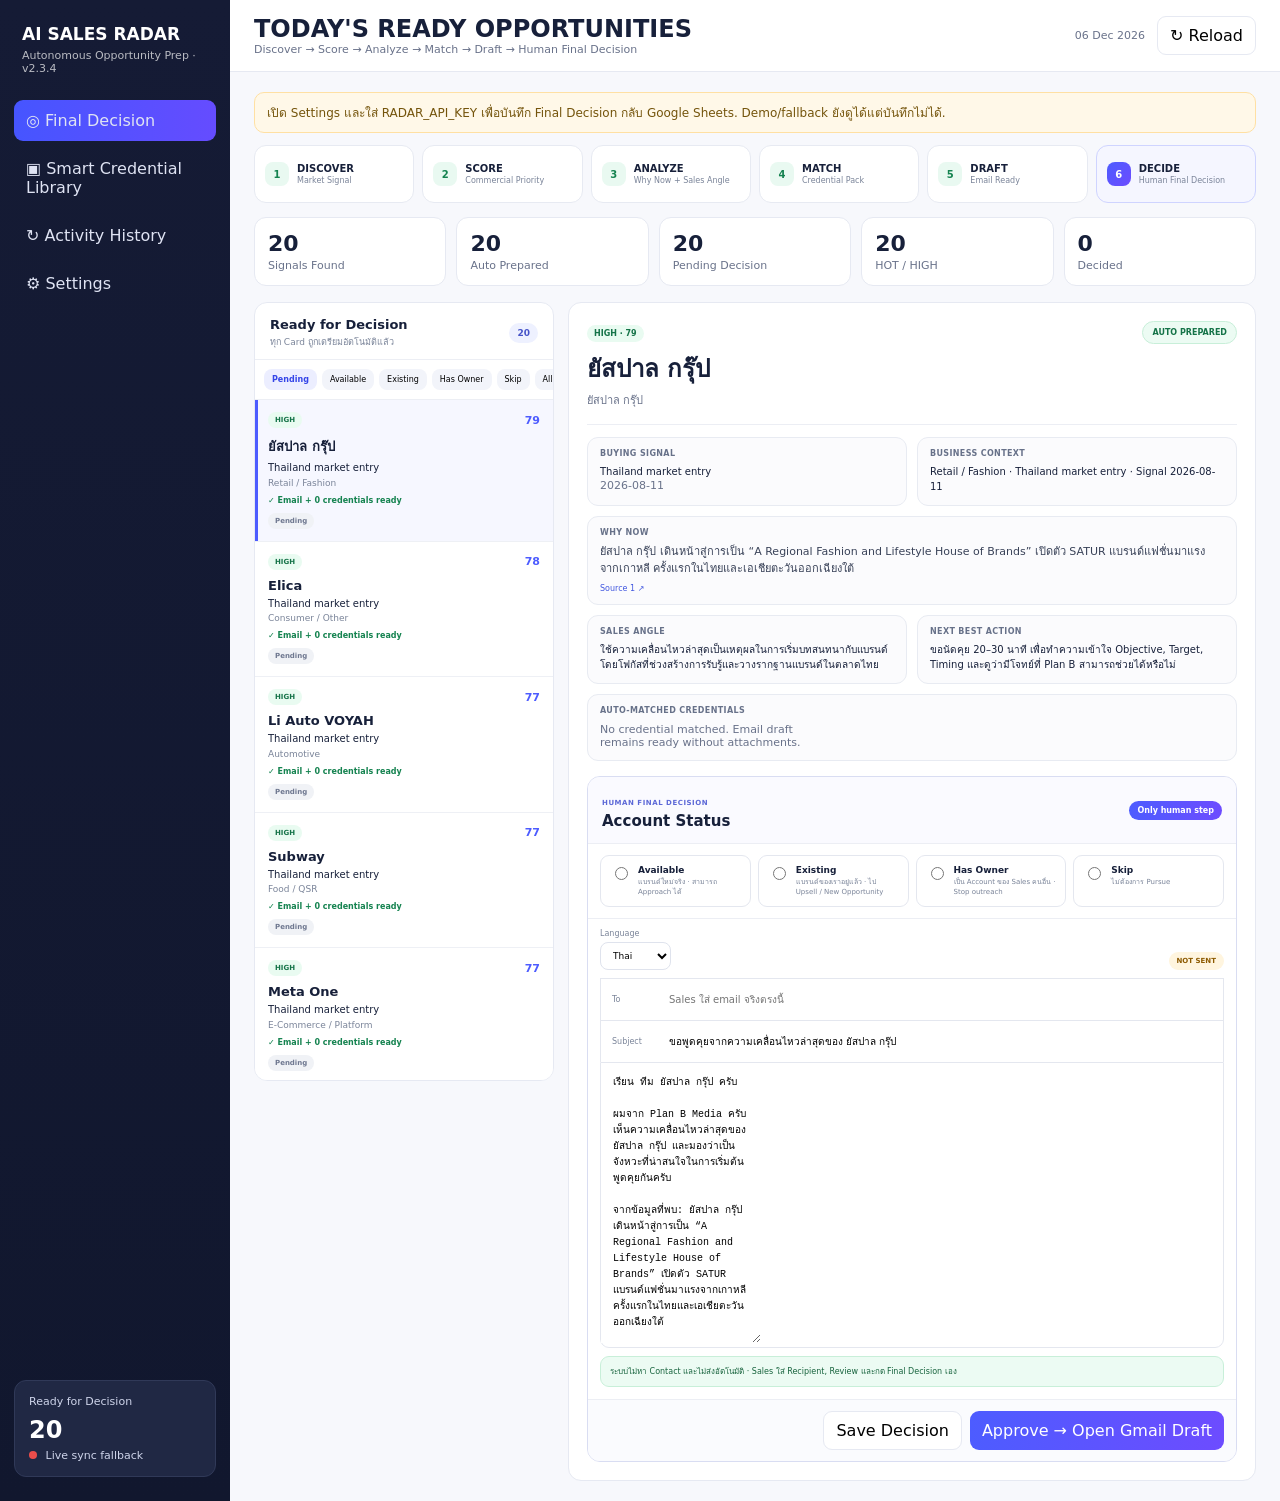
==== docs/index.html @ 8f3bf073 "chore: bump dashboard to v2.3.4" ====
<!doctype html>
<html lang="en">
<head>
  <meta charset="utf-8">
  <meta name="viewport" content="width=device-width,initial-scale=1">
  <title>AI Sales Radar — Final Decision</title>
  <link rel="stylesheet" href="style.css?v=2340">
</head>
<body>
  <div class="app">
    <aside class="sidebar">
      <div class="brand">
        <h1>AI SALES RADAR</h1>
        <p>Autonomous Opportunity Prep · v2.3.4</p>
      </div>
      <div class="nav" id="nav">
        <button class="active" data-view="decision">◎ Final Decision</button><button data-view="credentials">▣ Smart Credential Library</button>
        <button data-view="history">↻ Activity History</button>
        <button data-view="settings">⚙ Settings</button>
      </div>
      <div class="side-card">
        <div class="sub" style="color:#cfd5eb">Ready for Decision</div>
        <div class="big" id="sideReady">0</div>
        <div class="sub" style="color:#cfd5eb;margin-top:5px">
          <span id="syncDot" class="sync-dot"></span>
          <span id="syncLabel">Google Sheets not connected</span>
        </div>
      </div>
    </aside>
    <main>
      <header class="topbar">
        <div>
          <h2 id="title">TODAY'S READY OPPORTUNITIES</h2>
          <div class="subtitle" id="subtitle">AI prepares everything. Sales makes the final decision.</div>
        </div>
        <div class="spacer"></div>
        <div class="sub" id="today"></div>
        <button class="btn" id="reloadBtn">↻ Reload</button>
      </header>
      <div class="content" id="content"></div>
    </main>
  </div>
  <script src="app.js?v=2340"></script>
</body>
</html>
---- docs/style.css ----
:root{--ink:#17203a;--muted:#69728a;--line:#e6e9f2;--bg:#f7f8fc;--blue:#4d5cff;--purple:#6d4cff;--green:#18a966;--red:#eb4d4b}*{box-sizing:border-box}body{margin:0;font-family:Inter,system-ui,Segoe UI,Arial;color:var(--ink);background:var(--bg)}button,input,select{font:inherit}.app{display:grid;grid-template-columns:230px 1fr;min-height:100vh}.sidebar{background:linear-gradient(180deg,#151b35,#11172e);color:#fff;padding:24px 14px;display:flex;flex-direction:column;gap:20px}.brand{padding:0 8px}.brand h1{font-size:17px;margin:0}.brand p{font-size:11px;opacity:.7;margin:5px 0}.nav{display:grid;gap:7px}.nav button{border:0;background:transparent;color:#dfe3f3;text-align:left;padding:11px 12px;border-radius:9px;cursor:pointer}.nav button.active{background:linear-gradient(90deg,#4655ff,#654cff)}.side-card{margin-top:auto;background:#202844;border:1px solid #303958;border-radius:12px;padding:14px}.big{font-size:24px;font-weight:800;margin-top:8px}.topbar{height:72px;background:#fff;border-bottom:1px solid var(--line);display:flex;align-items:center;padding:0 24px;gap:12px;position:sticky;top:0;z-index:5}.topbar h2{font-size:24px;margin:0}.subtitle,.sub{font-size:11px;color:var(--muted)}.spacer{flex:1}.btn{border:1px solid var(--line);background:#fff;padding:9px 12px;border-radius:9px;cursor:pointer}.btn.primary{background:linear-gradient(90deg,var(--blue),var(--purple));border:0;color:#fff}.btn:disabled{opacity:.45}.content{padding:20px 24px}.metrics{display:grid;grid-template-columns:repeat(6,minmax(115px,1fr));gap:10px;margin-bottom:16px}.metric{background:#fff;border:1px solid var(--line);border-radius:12px;padding:13px}.metric .n{font-size:22px;font-weight:800}.metric .l{font-size:11px;color:var(--muted);margin-top:3px}.workspace{display:grid;grid-template-columns:minmax(0,1fr) 330px;gap:12px}.panel,.full-panel{background:#fff;border:1px solid var(--line);border-radius:13px;overflow:hidden}.full-panel{padding:18px}.filters{padding:11px;border-bottom:1px solid var(--line);display:flex;gap:7px;align-items:center;flex-wrap:wrap}.chip{border:0;background:#f2f4fa;padding:8px 10px;border-radius:8px;font-size:12px;cursor:pointer}.chip.active{background:#eceeff;color:#3445e8;font-weight:700}.table-wrap{overflow:auto}table{border-collapse:collapse;width:100%;font-size:12px}th{background:#fbfbfd;color:#576078;text-align:left;padding:10px;border-bottom:1px solid var(--line);white-space:nowrap}td{padding:10px;border-bottom:1px solid #eef0f5;vertical-align:top}tbody tr:hover,tbody tr.selected{background:#f6f7ff}.brand-name{font-weight:750}.status-select,input,select{border:1px solid #dfe3ed;background:#fff;border-radius:8px;padding:7px}.status-select{min-width:118px}.detail{padding:14px}.detail h3{margin:4px 0 0;font-size:20px}.badge,.priority{display:inline-block;font-size:10px;font-weight:800;padding:4px 7px;border-radius:20px;background:#e9fbf1;color:#158350}.detail-grid{display:grid;grid-template-columns:92px 1fr;gap:8px;margin-top:15px;font-size:12px}.k{color:var(--muted)}.v{font-weight:600}.section{border-top:1px solid var(--line);margin-top:14px;padding-top:13px}.link{color:#4157df;text-decoration:none}.notice{background:#fff8e8;border:1px solid #ffe0a3;color:#74540b;padding:10px 12px;border-radius:10px;margin-bottom:12px;font-size:12px}.notice.good{background:#ecfbf3;border-color:#bcebd0;color:#17633d}.notice.bad{background:#fff0f0;border-color:#ffcaca;color:#8c2626}.settings-grid{display:grid;grid-template-columns:180px minmax(280px,1fr);gap:12px;align-items:center;max-width:900px}.settings-actions{display:flex;gap:8px;margin-top:16px}.sync-dot{width:8px;height:8px;border-radius:50%;display:inline-block;background:#aaa;margin-right:5px}.sync-dot.on{background:var(--green)}.sync-dot.off{background:var(--red)}.empty{text-align:center;padding:40px;color:var(--muted)}@media(max-width:1100px){.metrics{grid-template-columns:repeat(3,1fr)}.workspace{grid-template-columns:1fr}.app{grid-template-columns:190px 1fr}}@media(max-width:760px){.app{display:block}.sidebar{display:none}.metrics{grid-template-columns:repeat(2,1fr)}.content{padding:12px}.settings-grid{grid-template-columns:1fr}}
.credential-list{display:grid;gap:8px;margin-top:10px;max-height:430px;overflow:auto}
.credential-item{display:grid;grid-template-columns:22px 1fr;gap:8px;align-items:start;border:1px solid var(--line);border-radius:10px;padding:10px;background:#fbfbfe}
.credential-item input{margin-top:3px}
.credential-name{font-size:12px;font-weight:750}
.credential-form{display:grid;grid-template-columns:180px 1.3fr 1fr 1fr 1.6fr auto;gap:8px}
.credential-form input,.credential-form select{width:100%}
.v2-copy{font-size:12px;margin-top:6px}
.v2-table{margin-top:14px}
@media(max-width:1100px){.credential-form{grid-template-columns:1fr 1fr}}
@media(max-width:760px){.credential-form{grid-template-columns:1fr}}

.next-stage-card{margin-top:14px;border:1px dashed #c9cff8;background:linear-gradient(135deg,#f8f9ff,#f2f0ff);border-radius:12px;padding:12px;display:flex;gap:12px;align-items:center;justify-content:space-between}
.next-stage-card strong{display:block;font-size:12px;margin:6px 0 4px}
.next-stage-badge{display:inline-block;font-size:9px;font-weight:800;letter-spacing:.04em;color:#4a43c8;background:#ebe9ff;border-radius:20px;padding:4px 7px}
.next-stage-card .btn{white-space:nowrap}

.smart-intake{border:1px solid #dfe3ed;background:linear-gradient(135deg,#fbfcff,#f3f1ff);border-radius:13px;padding:14px}
.smart-intake h3{margin:7px 0 4px;font-size:17px}
.smart-url-row{display:grid;grid-template-columns:minmax(0,1fr) auto;gap:8px;margin-top:12px}
.smart-url-row input{width:100%}
.smart-preview{margin-top:14px;border:1px solid #cfd5ef;border-radius:13px;padding:14px;background:#fff}
.smart-preview-head{display:flex;align-items:flex-start;justify-content:space-between;gap:12px}
.smart-preview-head h3{margin:6px 0 3px;font-size:17px}
.smart-grid{display:grid;grid-template-columns:1fr 1fr 1fr;gap:10px;margin-top:14px}
.smart-grid label{display:grid;gap:5px;font-size:11px;color:var(--muted)}
.smart-grid .wide{grid-column:1/-1}
.smart-grid input,.smart-grid select{width:100%;color:var(--ink)}
.smart-meta{display:grid;grid-template-columns:repeat(4,1fr);gap:8px;margin-top:12px}
.smart-meta div{border:1px solid var(--line);border-radius:9px;padding:9px;background:#fbfbfd}
.smart-meta span{display:block;font-size:9px;color:var(--muted);text-transform:uppercase;letter-spacing:.04em}
.smart-meta strong{display:block;font-size:11px;margin-top:4px}
.smart-status{display:inline-block;font-size:9px;font-weight:800;border-radius:20px;padding:4px 7px;white-space:nowrap}
.smart-status.active{background:#e9fbf1;color:#158350}
.smart-status.inactive{background:#fff0f0;color:#9a3333}
@media(max-width:1100px){.smart-grid{grid-template-columns:1fr 1fr}.smart-meta{grid-template-columns:1fr 1fr}}
@media(max-width:760px){.smart-url-row,.smart-grid,.smart-meta{grid-template-columns:1fr}.smart-preview-head{display:block}.smart-status{margin-top:8px}}


/* v2.3 Autonomous Final Decision */
.auto-process{display:grid;grid-template-columns:repeat(6,1fr);gap:8px;margin:0 0 14px}
.auto-step{display:flex;gap:8px;align-items:center;background:#fff;border:1px solid #e7eaf2;border-radius:12px;padding:9px 10px;min-height:58px}
.auto-step>span{display:grid;place-items:center;flex:0 0 auto;width:24px;height:24px;border-radius:8px;background:#e9f9f1;color:#158350;font-size:10px;font-weight:800}
.auto-step b{display:block;font-size:10px;color:#17203a}
.auto-step small{display:block;font-size:8px;color:#7a8499;margin-top:2px;line-height:1.25}
.auto-step.human{border-color:#cfd4ff;background:#f5f6ff}
.auto-step.human>span{background:linear-gradient(135deg,#4d5cff,#6d4cff);color:#fff}
.decision-metrics{grid-template-columns:repeat(5,1fr)}
.decision-shell{display:grid;grid-template-columns:300px minmax(0,1fr);gap:14px;align-items:start}
.decision-list{overflow:hidden;position:sticky;top:86px;max-height:calc(100vh - 105px)}
.decision-list-head{display:flex;align-items:center;justify-content:space-between;padding:14px 15px 10px;border-bottom:1px solid #eceef4}
.decision-list-head h3{margin:0;font-size:13px}
.decision-list-head p{margin:3px 0 0;font-size:9px;color:#7a8499}
.decision-list-head>span{background:#eef1ff;color:#4653c8;border-radius:999px;padding:5px 8px;font-size:9px;font-weight:800}
.decision-filters{display:flex;gap:5px;overflow:auto;padding:9px;border-bottom:1px solid #eceef4}
.decision-filters .chip{white-space:nowrap;font-size:8px;padding:6px 8px}
.op-list{overflow:auto;max-height:calc(100vh - 220px)}
.op-card{display:block;width:100%;text-align:left;border:0;border-bottom:1px solid #eef0f5;background:#fff;padding:12px 13px;cursor:pointer;color:#17203a}
.op-card:hover,.op-card.selected{background:#f6f7ff}
.op-card.selected{box-shadow:inset 3px 0 0 #4d5cff}
.op-card-top{display:flex;align-items:center;justify-content:space-between}
.priority{display:inline-block;border-radius:999px;padding:4px 7px;font-size:7px;font-weight:850;background:#edf0f5;color:#536078}
.priority.hot{background:#ffeaf1;color:#b52f62}.priority.high{background:#e9fbf1;color:#157348}.priority.medium{background:#fff5df;color:#8d5a00}.priority.watch{background:#eef1f5;color:#68758a}
.score{font-size:11px;font-weight:850;color:#4d5cff}
.op-brand{font-size:13px;font-weight:850;margin-top:8px}
.op-signal{font-size:10px;margin-top:4px;line-height:1.35}
.op-meta{font-size:9px;color:#7a8499;margin-top:3px}
.op-ready{font-size:8px;color:#158350;margin-top:8px;font-weight:700}
.op-ready span{font-weight:900}
.status-pill{display:inline-block;margin-top:8px;border-radius:999px;padding:4px 7px;font-size:7px;font-weight:850}
.status-pill.pending{background:#f0f2f6;color:#6f7890}.status-pill.available{background:#e9fbf1;color:#157348}.status-pill.existing{background:#edf0ff;color:#4653c8}.status-pill.owner{background:#fff0f0;color:#a33e3e}.status-pill.skip{background:#f3f3f3;color:#777}
.decision-main{overflow:hidden}
.decision-detail{padding:18px}
.detail-hero{display:flex;gap:15px;align-items:flex-start;justify-content:space-between;padding-bottom:15px;border-bottom:1px solid #eceef4}
.detail-hero h2{margin:7px 0 3px;font-size:24px}
.badge{display:inline-block;border-radius:999px;padding:4px 7px;font-size:8px;font-weight:850;background:#eef1f5;color:#5b6679}
.badge.hot{background:#ffeaf1;color:#b52f62}.badge.high{background:#e9fbf1;color:#157348}.badge.medium{background:#fff5df;color:#8d5a00}
.ready-badge{background:#ecfbf3;border:1px solid #c8efd9;color:#157348;border-radius:999px;padding:6px 9px;font-size:8px;font-weight:850;white-space:nowrap}
.decision-grid{display:grid;grid-template-columns:1fr 1fr;gap:10px;margin-top:12px}
.decision-section{border:1px solid #e8ebf2;border-radius:11px;padding:11px 12px;background:#fbfbfd}
.decision-section.wide{grid-column:1/-1}
.section-label{font-size:8px;font-weight:850;letter-spacing:.045em;color:#677189}
.section-value{font-size:10px;line-height:1.5;margin-top:6px}
.why-box{font-size:11px;line-height:1.55;margin-top:6px;color:#394258}
.source-row{font-size:8px;margin-top:7px}
.auto-creds{display:grid;grid-template-columns:repeat(3,1fr);gap:7px;margin-top:8px}
.auto-cred{display:flex;align-items:flex-start;justify-content:space-between;gap:8px;border:1px solid #dfe3ff;background:#f5f6ff;border-radius:9px;padding:9px}
.auto-cred strong{display:block;font-size:9px;line-height:1.3}
.auto-cred small{display:block;font-size:7px;color:#788298;margin-top:3px}
.auto-cred a{font-size:7px;color:#4d5cff;text-decoration:none;white-space:nowrap}
.final-gate{margin-top:15px;border:1px solid #d9ddf2;border-radius:13px;background:#fff;overflow:hidden}
.final-gate-head{display:flex;align-items:center;justify-content:space-between;padding:13px 14px;border-bottom:1px solid #eceef4;background:#fafaff}
.final-gate-head h3{margin:3px 0 0;font-size:15px}
.eyebrow{font-size:7px;font-weight:900;letter-spacing:.075em;color:#5c68d7}
.human-only{font-size:8px;font-weight:850;color:#fff;background:linear-gradient(90deg,#4d5cff,#6d4cff);border-radius:999px;padding:5px 8px}
.decision-options{display:grid;grid-template-columns:repeat(4,1fr);gap:7px;padding:11px 12px;border-bottom:1px solid #eceef4}
.decision-choice{display:flex;gap:7px;align-items:flex-start;border:1px solid #e4e7ef;border-radius:9px;padding:9px;cursor:pointer}
.decision-choice:hover{border-color:#c9cffc;background:#fafaff}
.decision-choice input{width:auto;margin-top:2px}
.decision-choice b{display:block;font-size:9px}
.decision-choice small{display:block;font-size:7px;line-height:1.35;color:#7a8499;margin-top:3px}
.send-area{padding:0 12px 12px}
.send-area.stopped{padding:12px}
.stop-note{background:#fff4f4;border:1px solid #f0d3d3;color:#8e4040;border-radius:9px;padding:10px;font-size:9px}
.composer-toolbar{display:flex;align-items:end;gap:8px;padding:10px 0 8px}
.composer-toolbar label{display:grid;gap:4px;font-size:8px;color:#7a8499}
.composer-toolbar select{padding:7px 8px;font-size:9px}
.not-sent{font-size:7px;font-weight:850;color:#8d5a00;background:#fff5df;border-radius:999px;padding:5px 8px}
.mail-row{display:grid;grid-template-columns:58px 1fr;align-items:center;border:1px solid #e4e7ef;border-bottom:0;min-height:42px}
.mail-row:first-of-type{border-radius:9px 9px 0 0}
.mail-row label{font-size:8px;color:#7a8499;padding-left:11px}
.mail-row input{border:0;border-radius:0;padding:10px;font-size:10px;outline:none}
.mail-body{border:1px solid #e4e7ef;border-radius:0 0 9px 9px}
.mail-body textarea{border:0;border-radius:0;min-height:280px;padding:12px;font-size:10px;line-height:1.6;resize:vertical;outline:none}
.send-note{margin-top:8px;background:#ecfbf3;border:1px solid #c8efd9;color:#17633d;border-radius:9px;padding:8px 9px;font-size:8px}
.decision-actions{display:flex;justify-content:flex-end;gap:8px;padding:11px 12px;border-top:1px solid #eceef4;background:#fafbfe}
.decision-empty{padding:80px 20px;text-align:center}
@media(max-width:1100px){
  .auto-process{grid-template-columns:repeat(3,1fr)}
  .decision-shell{grid-template-columns:260px minmax(0,1fr)}
  .decision-options{grid-template-columns:1fr 1fr}
  .auto-creds{grid-template-columns:1fr}
}
@media(max-width:820px){
  .auto-process{grid-template-columns:1fr 1fr}
  .decision-metrics{grid-template-columns:1fr 1fr}
  .decision-shell{grid-template-columns:1fr}
  .decision-list{position:static;max-height:none}
  .op-list{max-height:none}
  .decision-grid{grid-template-columns:1fr}
  .decision-section.wide{grid-column:auto}
  .detail-hero{display:block}.ready-badge{display:inline-block;margin-top:8px}
}
@media(max-width:560px){
  .decision-options{grid-template-columns:1fr}
  .auto-process{grid-template-columns:1fr}
  .decision-detail{padding:12px}
}


/* v2.3.1 Smart Credential Library — separate knowledge admin flow */
.knowledge-process{display:grid;grid-template-columns:repeat(5,1fr);gap:8px;margin:0 0 14px}
.knowledge-step{display:flex;gap:8px;align-items:center;background:#fff;border:1px solid var(--line);border-radius:12px;padding:9px 10px;min-height:58px}
.knowledge-step>span{display:grid;place-items:center;flex:0 0 auto;width:24px;height:24px;border-radius:8px;background:#e9fbf1;color:#158350;font-size:10px;font-weight:850}
.knowledge-step b{display:block;font-size:9px;color:var(--ink)}
.knowledge-step small{display:block;font-size:8px;color:var(--muted);margin-top:2px;line-height:1.25}
.knowledge-step.human{border-color:#cfd4ff;background:#f7f7ff}
.knowledge-step.human>span{background:linear-gradient(135deg,var(--blue),var(--purple));color:#fff}
.credential-admin-metrics{display:grid;grid-template-columns:repeat(4,1fr);gap:10px;margin-bottom:14px}
.credential-admin-head{display:flex;align-items:flex-start;justify-content:space-between;gap:14px;margin-bottom:14px}
.credential-admin-head h3{margin:5px 0 4px;font-size:17px}
.knowledge-note{max-width:330px;background:#ecfbf3;border:1px solid #c8efd9;color:#17633d;border-radius:10px;padding:9px 10px;font-size:9px;line-height:1.45}
.credential-tags-cell{max-width:310px;white-space:normal;line-height:1.45}
@media(max-width:1000px){
  .knowledge-process{grid-template-columns:repeat(3,1fr)}
  .credential-admin-metrics{grid-template-columns:repeat(2,1fr)}
}
@media(max-width:700px){
  .knowledge-process{grid-template-columns:1fr}
  .credential-admin-metrics{grid-template-columns:1fr 1fr}
  .credential-admin-head{display:block}
  .knowledge-note{max-width:none;margin-top:10px}
}
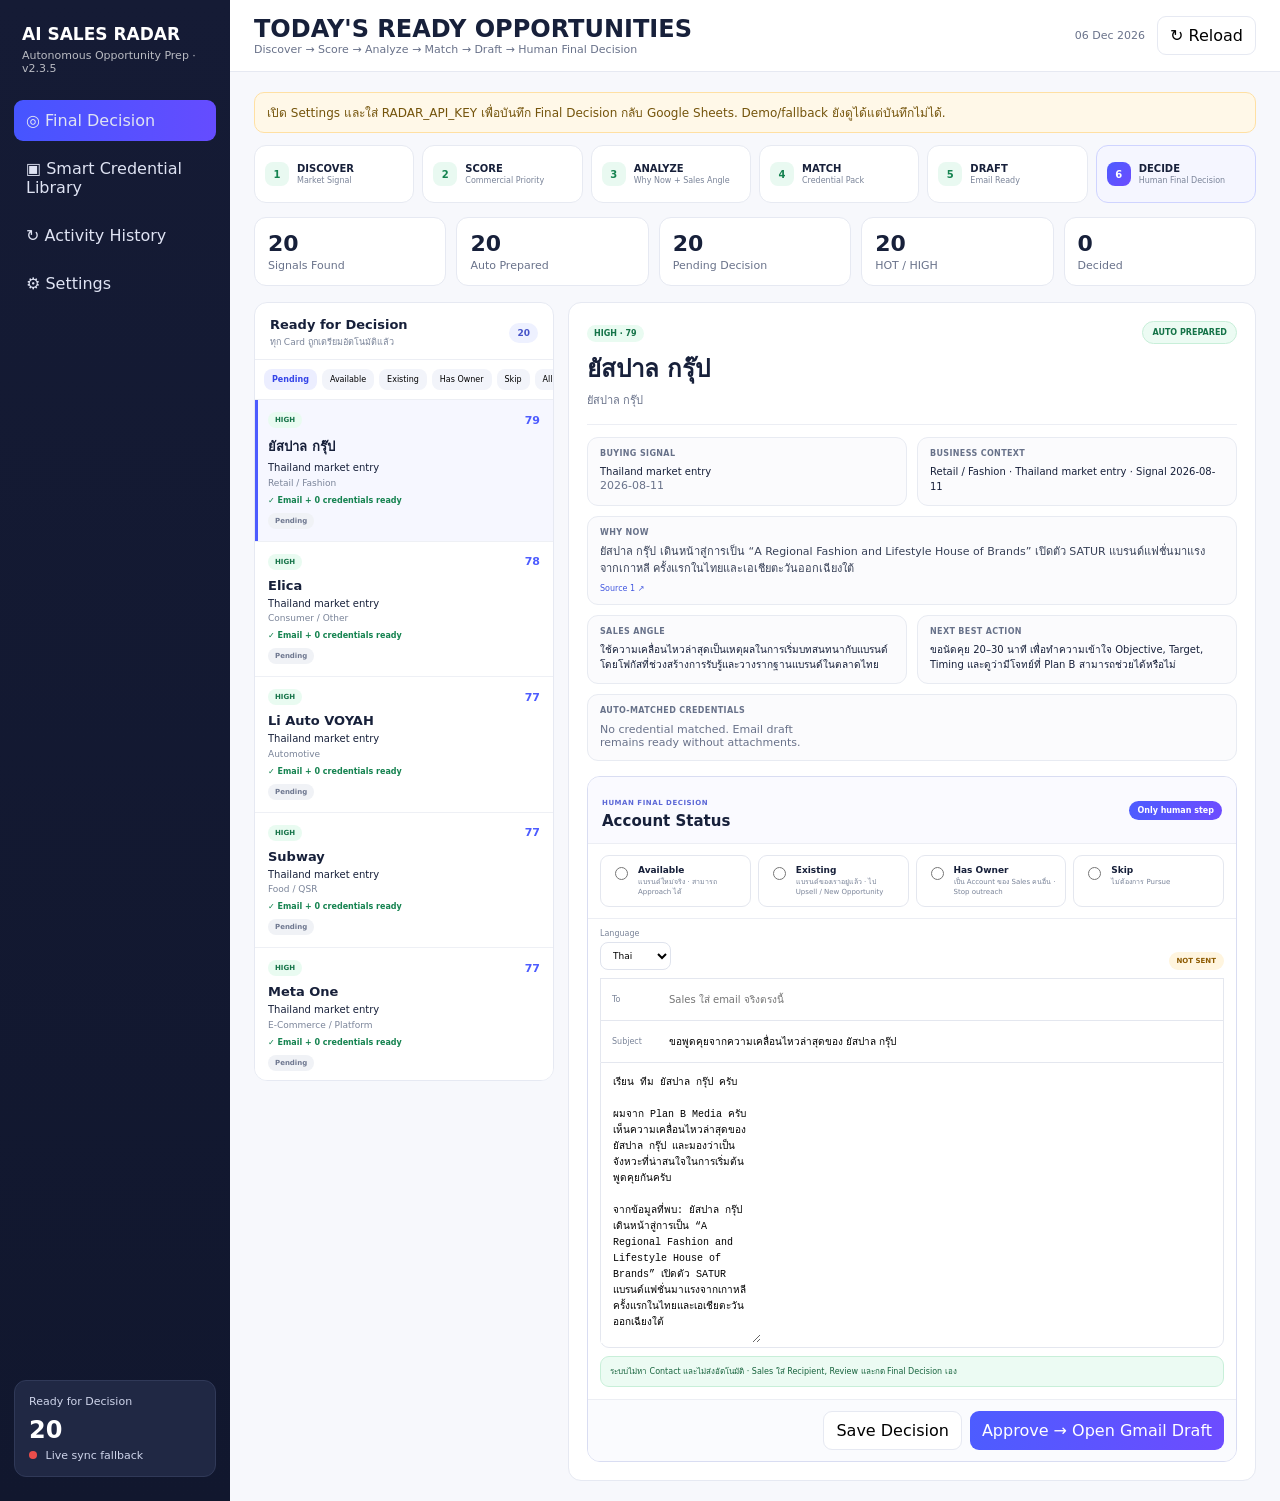
==== commit 5bed94d2: "chore: bump dashboard to v2.3.5" ====
--- a/docs/index.html
+++ b/docs/index.html
@@ -4,14 +4,14 @@
   <meta charset="utf-8">
   <meta name="viewport" content="width=device-width,initial-scale=1">
   <title>AI Sales Radar — Final Decision</title>
-  <link rel="stylesheet" href="style.css?v=2340">
+  <link rel="stylesheet" href="style.css?v=2350">
 </head>
 <body>
   <div class="app">
     <aside class="sidebar">
       <div class="brand">
         <h1>AI SALES RADAR</h1>
-        <p>Autonomous Opportunity Prep · v2.3.4</p>
+        <p>Autonomous Opportunity Prep · v2.3.5</p>
       </div>
       <div class="nav" id="nav">
         <button class="active" data-view="decision">◎ Final Decision</button><button data-view="credentials">▣ Smart Credential Library</button>
@@ -40,6 +40,6 @@
       <div class="content" id="content"></div>
     </main>
   </div>
-  <script src="app.js?v=2340"></script>
+  <script src="app.js?v=2350"></script>
 </body>
 </html>
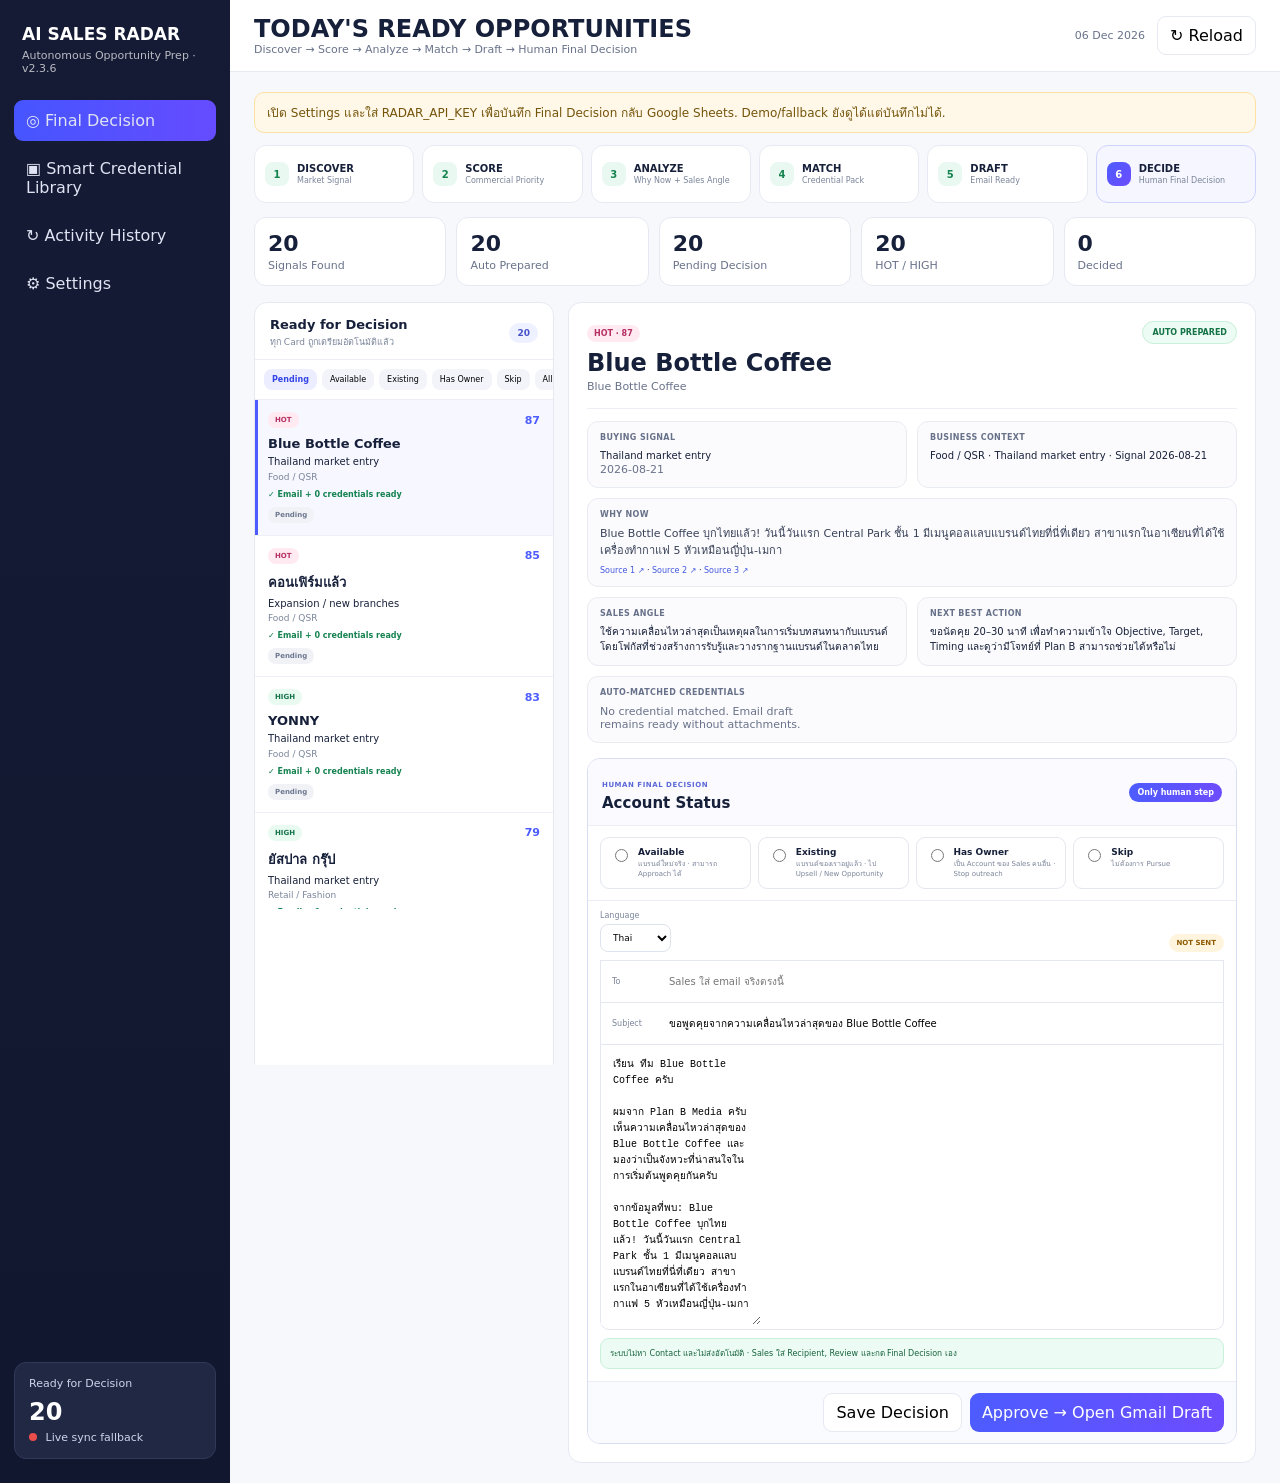
==== commit fe8b14c5: "chore: bump dashboard to v2.3.6" ====
--- a/docs/index.html
+++ b/docs/index.html
@@ -4,14 +4,14 @@
   <meta charset="utf-8">
   <meta name="viewport" content="width=device-width,initial-scale=1">
   <title>AI Sales Radar — Final Decision</title>
-  <link rel="stylesheet" href="style.css?v=2350">
+  <link rel="stylesheet" href="style.css?v=2360">
 </head>
 <body>
   <div class="app">
     <aside class="sidebar">
       <div class="brand">
         <h1>AI SALES RADAR</h1>
-        <p>Autonomous Opportunity Prep · v2.3.5</p>
+        <p>Autonomous Opportunity Prep · v2.3.6</p>
       </div>
       <div class="nav" id="nav">
         <button class="active" data-view="decision">◎ Final Decision</button><button data-view="credentials">▣ Smart Credential Library</button>
@@ -40,6 +40,6 @@
       <div class="content" id="content"></div>
     </main>
   </div>
-  <script src="app.js?v=2350"></script>
+  <script src="app.js?v=2360"></script>
 </body>
 </html>
--- a/docs/style.css
+++ b/docs/style.css
@@ -161,3 +161,6 @@
   .credential-admin-head{display:block}
   .knowledge-note{max-width:none;margin-top:10px}
 }
+
+.demo-notice{background:linear-gradient(135deg,#f0f1ff,#f7f2ff);border-color:#d7dafd;color:#3f46a7}
+.demo-notice strong{font-weight:900;letter-spacing:.04em}
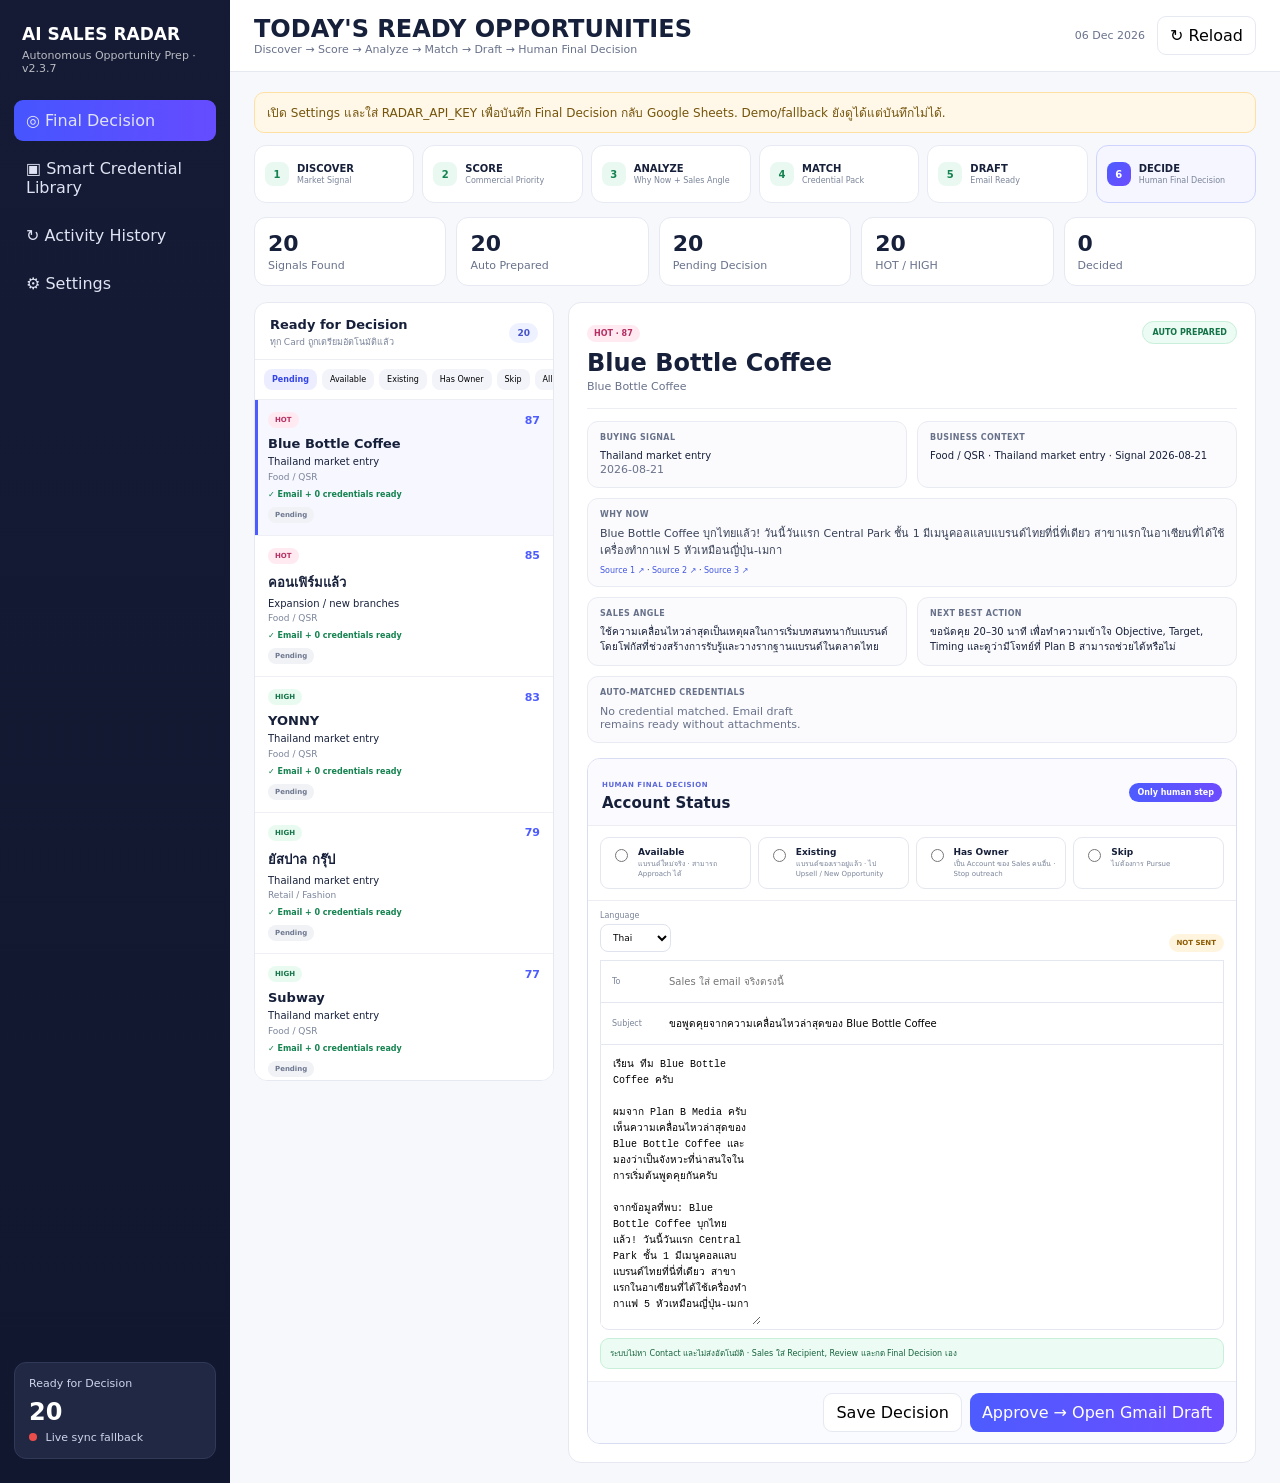
==== commit 60f002e9: "chore: bump dashboard to v2.3.7" ====
--- a/docs/index.html
+++ b/docs/index.html
@@ -4,14 +4,14 @@
   <meta charset="utf-8">
   <meta name="viewport" content="width=device-width,initial-scale=1">
   <title>AI Sales Radar — Final Decision</title>
-  <link rel="stylesheet" href="style.css?v=2360">
+  <link rel="stylesheet" href="style.css?v=2370">
 </head>
 <body>
   <div class="app">
     <aside class="sidebar">
       <div class="brand">
         <h1>AI SALES RADAR</h1>
-        <p>Autonomous Opportunity Prep · v2.3.6</p>
+        <p>Autonomous Opportunity Prep · v2.3.7</p>
       </div>
       <div class="nav" id="nav">
         <button class="active" data-view="decision">◎ Final Decision</button><button data-view="credentials">▣ Smart Credential Library</button>
@@ -40,6 +40,6 @@
       <div class="content" id="content"></div>
     </main>
   </div>
-  <script src="app.js?v=2360"></script>
+  <script src="app.js?v=2370"></script>
 </body>
 </html>
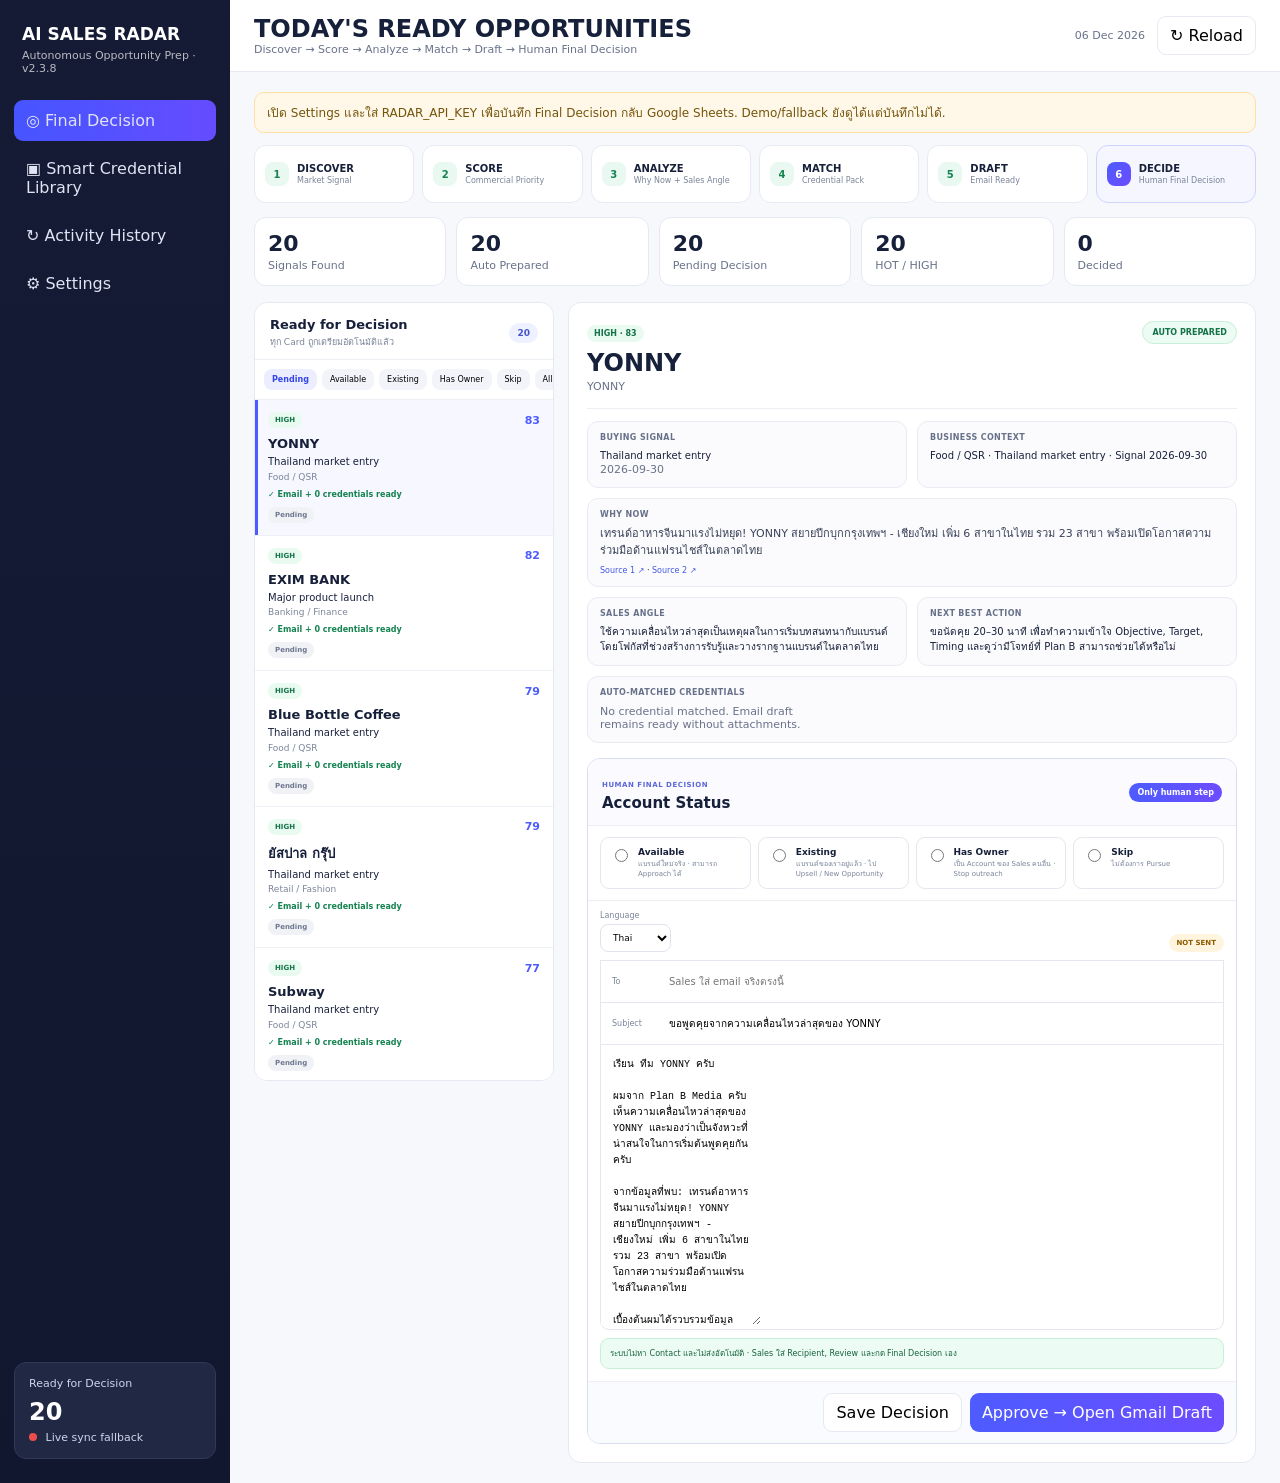
==== commit b32594d8: "chore: bump dashboard to v2.3.8" ====
--- a/docs/index.html
+++ b/docs/index.html
@@ -4,14 +4,14 @@
   <meta charset="utf-8">
   <meta name="viewport" content="width=device-width,initial-scale=1">
   <title>AI Sales Radar — Final Decision</title>
-  <link rel="stylesheet" href="style.css?v=2370">
+  <link rel="stylesheet" href="style.css?v=2380">
 </head>
 <body>
   <div class="app">
     <aside class="sidebar">
       <div class="brand">
         <h1>AI SALES RADAR</h1>
-        <p>Autonomous Opportunity Prep · v2.3.7</p>
+        <p>Autonomous Opportunity Prep · v2.3.8</p>
       </div>
       <div class="nav" id="nav">
         <button class="active" data-view="decision">◎ Final Decision</button><button data-view="credentials">▣ Smart Credential Library</button>
@@ -40,6 +40,6 @@
       <div class="content" id="content"></div>
     </main>
   </div>
-  <script src="app.js?v=2370"></script>
+  <script src="app.js?v=2380"></script>
 </body>
 </html>
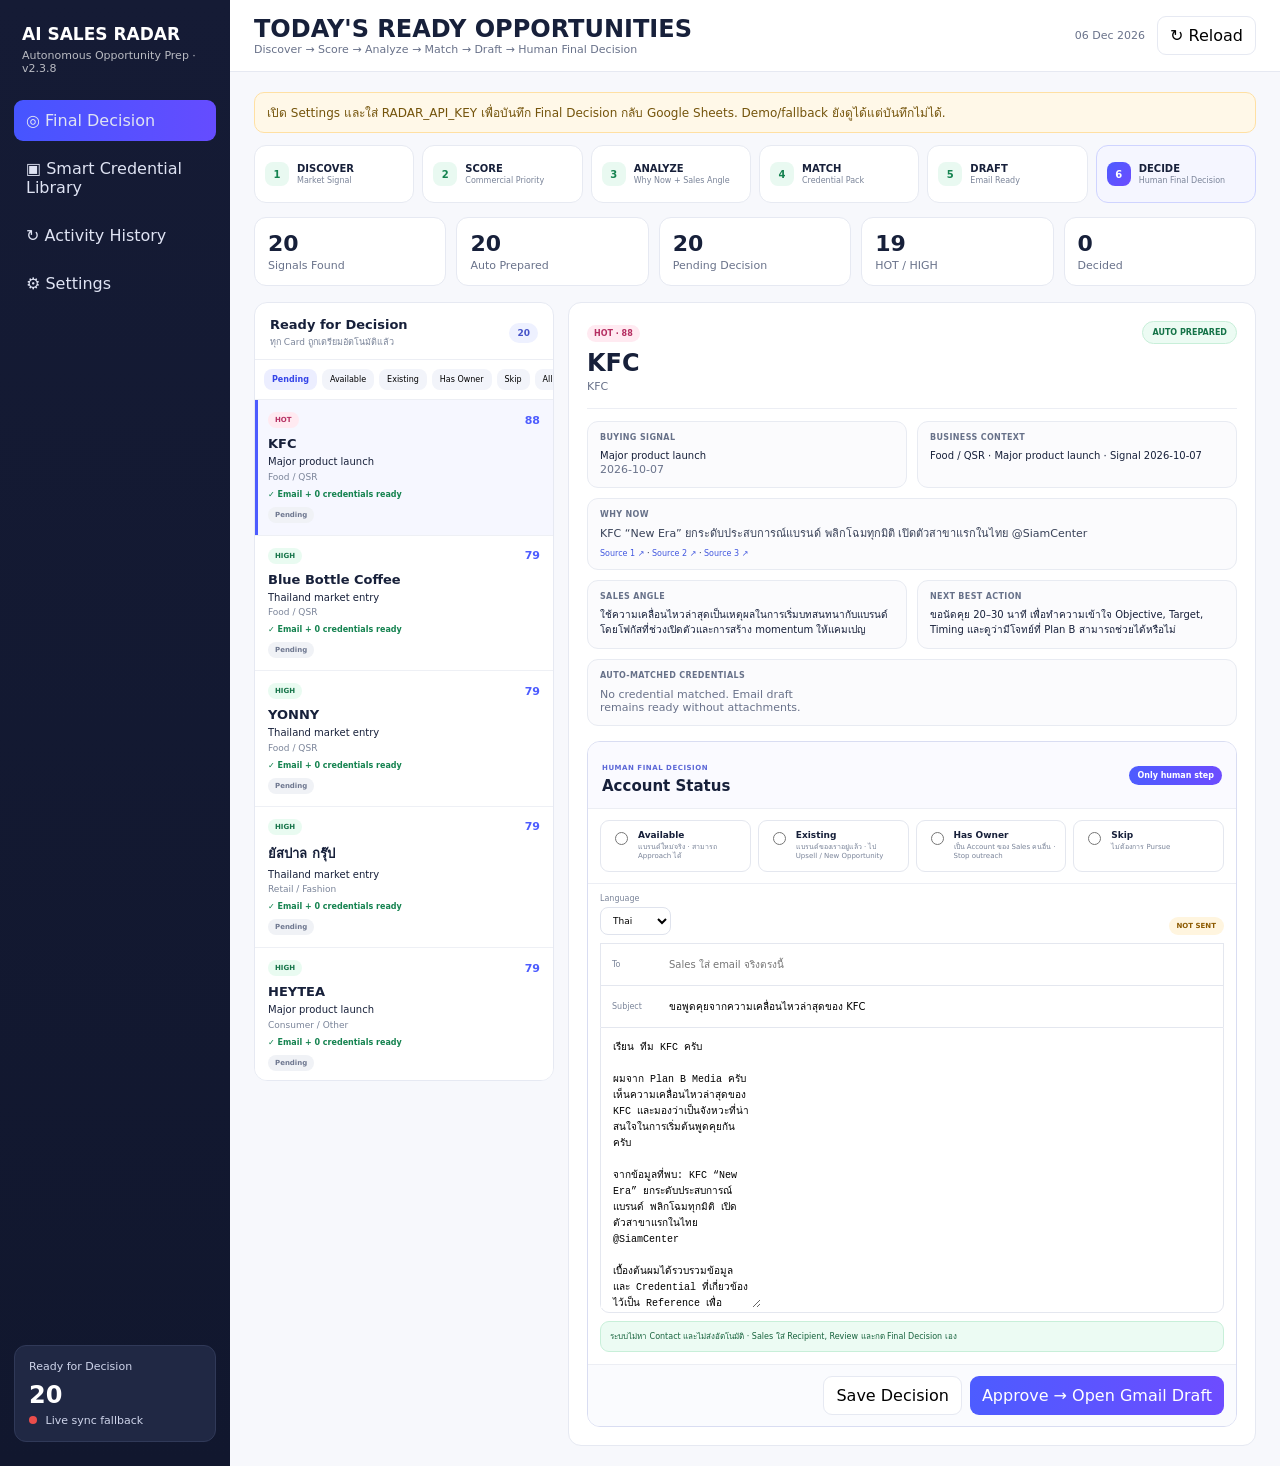
==== commit 182c2f7e: "chore: bump dashboard to v2.4.0 for Gemini metadata" ====
--- a/docs/index.html
+++ b/docs/index.html
@@ -40,6 +40,6 @@
       <div class="content" id="content"></div>
     </main>
   </div>
-  <script src="app.js?v=2380"></script>
+  <script src="app.js?v=2400"></script>
 </body>
 </html>
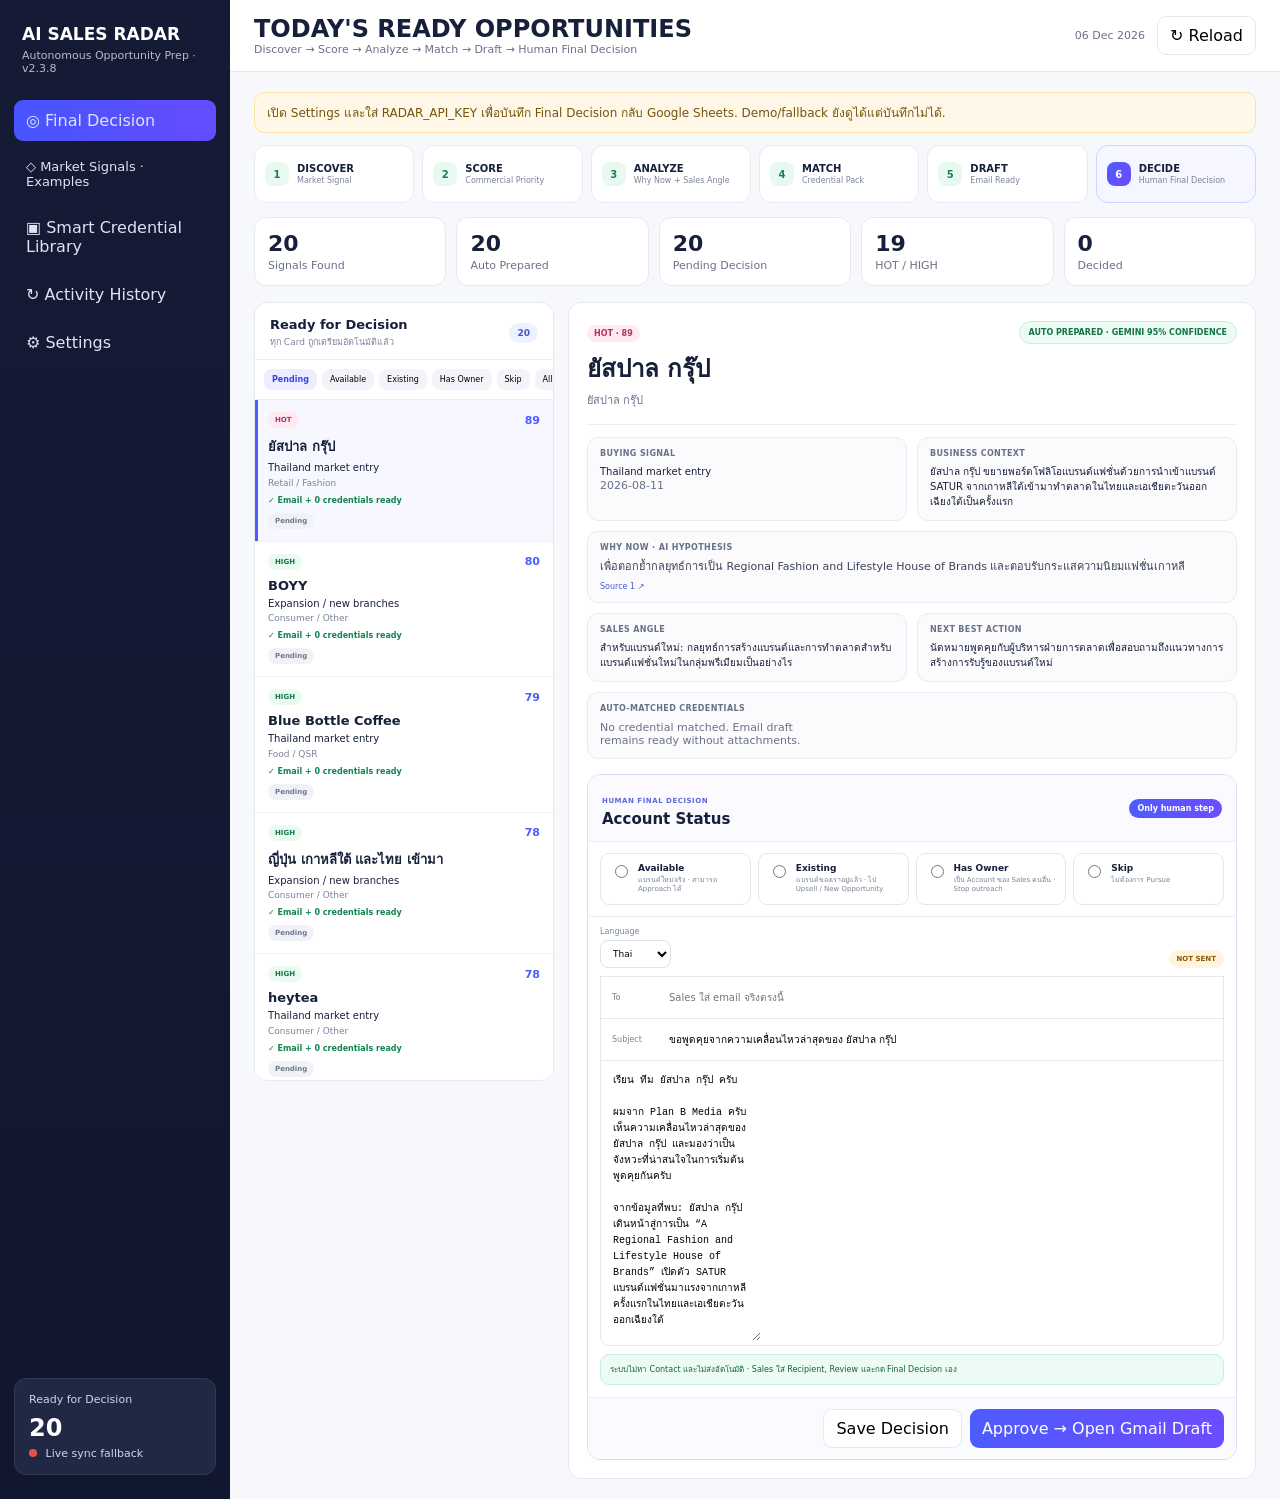
==== commit 7faeb66e: "feat: link Market Signals examples from live Radar navigation" ====
--- a/docs/index.html
+++ b/docs/index.html
@@ -14,7 +14,7 @@
         <p>Autonomous Opportunity Prep · v2.3.8</p>
       </div>
       <div class="nav" id="nav">
-        <button class="active" data-view="decision">◎ Final Decision</button><button data-view="credentials">▣ Smart Credential Library</button>
+        <button class="active" data-view="decision">◎ Final Decision</button><a href="market-signals.html" style="display:block;color:#dfe3f3;text-decoration:none;text-align:left;padding:11px 12px;border-radius:9px;font-size:13px">◇ Market Signals · Examples</a><button data-view="credentials">▣ Smart Credential Library</button>
         <button data-view="history">↻ Activity History</button>
         <button data-view="settings">⚙ Settings</button>
       </div>
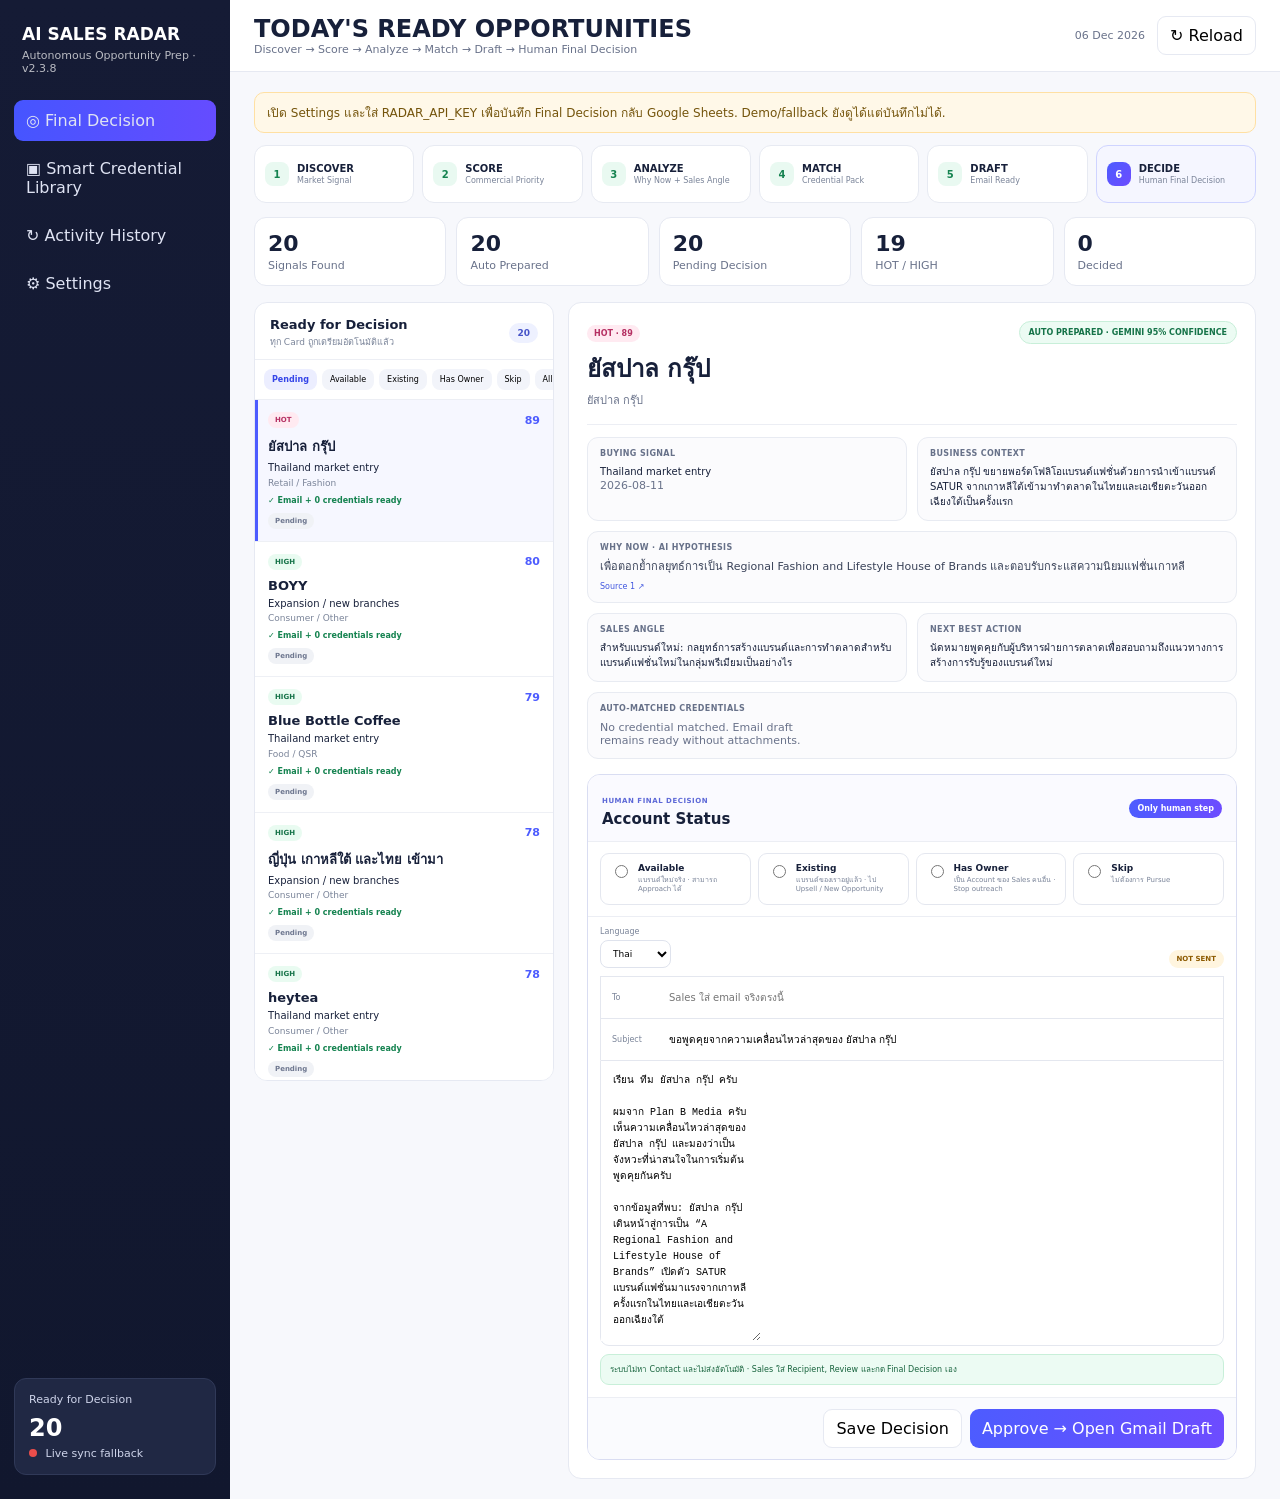
==== commit 055f651f: "revert: restore original AI Sales Radar dashboard navigation" ====
--- a/docs/index.html
+++ b/docs/index.html
@@ -14,7 +14,7 @@
         <p>Autonomous Opportunity Prep · v2.3.8</p>
       </div>
       <div class="nav" id="nav">
-        <button class="active" data-view="decision">◎ Final Decision</button><a href="market-signals.html" style="display:block;color:#dfe3f3;text-decoration:none;text-align:left;padding:11px 12px;border-radius:9px;font-size:13px">◇ Market Signals · Examples</a><button data-view="credentials">▣ Smart Credential Library</button>
+        <button class="active" data-view="decision">◎ Final Decision</button><button data-view="credentials">▣ Smart Credential Library</button>
         <button data-view="history">↻ Activity History</button>
         <button data-view="settings">⚙ Settings</button>
       </div>
